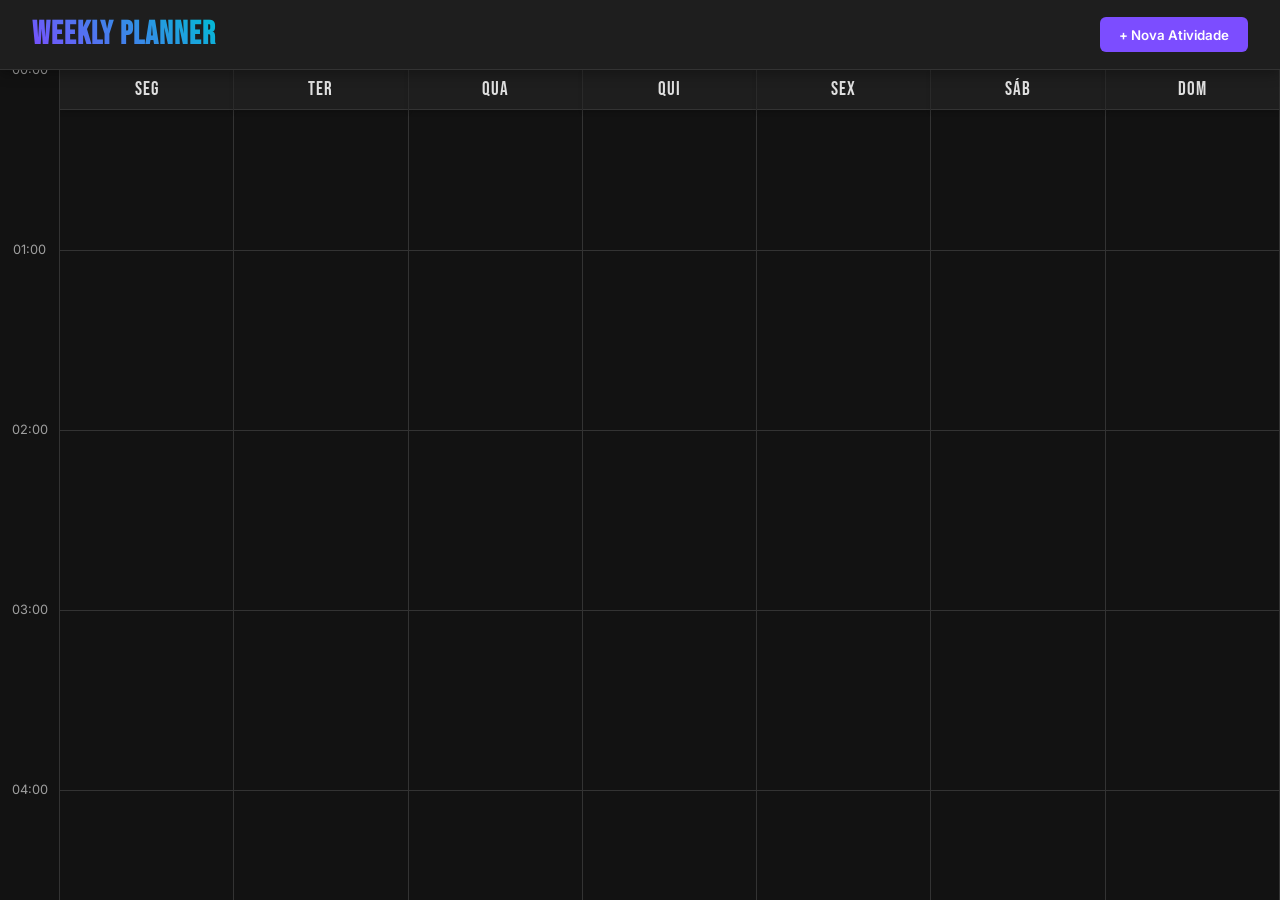
==== index.html @ efe67d73 "Alterando dados" ====
<!DOCTYPE html>
<html lang="pt-BR">
<head>
    <meta charset="UTF-8">
    <meta name="viewport" content="width=device-width, initial-scale=1.0">
    <title>Agenda Semanal Interativa</title>
    
    <link rel="preconnect" href="https://fonts.googleapis.com">
    <link rel="preconnect" href="https://fonts.gstatic.com" crossorigin>
    <link href="https://fonts.googleapis.com/css2?family=Bebas+Neue&family=Inter:wght@300;400;600&display=swap" rel="stylesheet">
    
    <link rel="stylesheet" href="style.css">
</head>
<body>

    <div class="app-container">
        <header class="app-header">
            <h1 class="app-title">WEEKLY PLANNER</h1>
            <button id="btn-add-event" class="btn-primary">+ Nova Atividade</button>
        </header>

        <main class="calendar-wrapper">
            <div class="time-column" id="time-labels">
                </div>

            <div class="week-grid" id="week-grid">
                <div class="day-column" data-day="0">
                    <div class="day-header">SEG</div>
                    <div class="day-content"></div>
                </div>
                <div class="day-column" data-day="1">
                    <div class="day-header">TER</div>
                    <div class="day-content"></div>
                </div>
                <div class="day-column" data-day="2">
                    <div class="day-header">QUA</div>
                    <div class="day-content"></div>
                </div>
                <div class="day-column" data-day="3">
                    <div class="day-header">QUI</div>
                    <div class="day-content"></div>
                </div>
                <div class="day-column" data-day="4">
                    <div class="day-header">SEX</div>
                    <div class="day-content"></div>
                </div>
                <div class="day-column" data-day="5">
                    <div class="day-header">SÁB</div>
                    <div class="day-content"></div>
                </div>
                <div class="day-column" data-day="6">
                    <div class="day-header">DOM</div>
                    <div class="day-content"></div>
                </div>
                
                </div>
        </main>
    </div>

    <div id="event-modal" class="modal hidden">
        <div class="modal-content">
            <div class="modal-header">
                <h2 id="modal-title">Nova Atividade</h2>
                <button id="btn-close-modal" class="close-btn">&times;</button>
            </div>
            
            <form id="event-form">
                <input type="hidden" id="event-id">
                
                <div class="form-group">
                    <label for="title">Título</label>
                    <input type="text" id="title" placeholder="Ex: Treino de Peito" required autocomplete="off">
                </div>

                <div class="form-row">
                    <div class="form-group">
                        <label for="day-select">Dia da Semana</label>
                        <select id="day-select" required>
                            <option value="0">Segunda-feira</option>
                            <option value="1">Terça-feira</option>
                            <option value="2">Quarta-feira</option>
                            <option value="3">Quinta-feira</option>
                            <option value="4">Sexta-feira</option>
                            <option value="5">Sábado</option>
                            <option value="6">Domingo</option>
                        </select>
                    </div>
                    <div class="form-group">
                        <label for="category">Categoria</label>
                        <select id="category">
                            <option value="work">Trabalho</option>
                            <option value="personal">Pessoal</option>
                            <option value="health">Saúde</option>
                            <option value="study">Estudo</option>
                        </select>
                    </div>
                </div>

                <div class="form-row">
                    <div class="form-group">
                        <label for="start-time">Início</label>
                        <input type="time" id="start-time" required>
                    </div>
                    <div class="form-group">
                        <label for="end-time">Fim</label>
                        <input type="time" id="end-time" required>
                    </div>
                </div>

                <div class="sub-tasks-section">
                    <label>Sub-atividades (Checklist)</label>
                    <div class="sub-task-input-wrapper">
                        <select id="sub-task-type">
                            <option value="Deslocamento">Deslocamento</option>
                            <option value="Lanche">Lanche</option>
                            <option value="Almoço">Almoço</option>
                            <option value="Saúde">Saúde</option>
                            <option value="Serviços">Serviço</option>
                            <option value="Outro">Outro</option>
                        </select>
                        <button type="button" id="btn-add-subtask" class="btn-secondary">Adicionar Item</button>
                    </div>
                    <ul id="sub-tasks-list" class="sub-tasks-list">
                        </ul>
                </div>

                <div class="modal-footer">
                    <button type="button" id="btn-delete-event" class="btn-danger hidden">Excluir</button>
                    <button type="submit" class="btn-primary">Salvar Atividade</button>
                </div>
            </form>
        </div>
    </div>

    <script src="script.js"></script>
</body>
</html>
---- style.css ----
:root {
    /* Paleta de Cores Dark Mode */
    --bg-app: #121212;
    --bg-surface: #1E1E1E;
    --bg-surface-hover: #2C2C2C;
    --text-primary: #E0E0E0;
    --text-secondary: #A0A0A0;
    --border-color: #333333;
    
    /* Cores de Destaque */
    --primary-color: #7C4DFF; /* Roxo vibrante */
    --primary-hover: #651FFF;
    --danger-color: #FF5252;
    
    /* Cores de Categoria (Pastel/Neon suave para dark mode) */
    --cat-work: #448AFF;      /* Azul */
    --cat-personal: #69F0AE;  /* Verde */
    --cat-health: #FF4081;    /* Rosa */
    --cat-study: #FFD740;     /* Amarelo */

    /* Dimensões Críticas */
    --hour-height: 180px; /* 60 min * 3px */
    --sidebar-width: 60px;
    --header-height: 70px;
}

/* Reset e Base */
* {
    margin: 0;
    padding: 0;
    box-sizing: border-box;
}

body {
    background-color: var(--bg-app);
    color: var(--text-primary);
    font-family: 'Inter', sans-serif;
    height: 100vh;
    overflow: hidden; /* App estilo desktop */
}

h1, h2, h3, .day-header {
    font-family: 'Bebas Neue', sans-serif;
    letter-spacing: 1px;
}

/* Container Principal */
.app-container {
    display: flex;
    flex-direction: column;
    height: 100%;
}

/* Header */
.app-header {
    height: var(--header-height);
    background-color: var(--bg-surface);
    border-bottom: 1px solid var(--border-color);
    display: flex;
    align-items: center;
    justify-content: space-between;
    padding: 0 2rem;
    box-shadow: 0 4px 12px rgba(0,0,0,0.3);
    z-index: 10;
}

.app-title {
    font-size: 2rem;
    background: linear-gradient(45deg, var(--primary-color), #00BCD4);
    -webkit-background-clip: text;
    -webkit-text-fill-color: transparent;
}

/* Botões */
button {
    cursor: pointer;
    border: none;
    font-family: 'Inter', sans-serif;
    font-weight: 600;
    border-radius: 6px;
    transition: all 0.2s ease;
}

.btn-primary {
    background-color: var(--primary-color);
    color: white;
    padding: 0.6rem 1.2rem;
}

.btn-primary:hover {
    background-color: var(--primary-hover);
    transform: translateY(-1px);
}

.btn-secondary {
    background-color: var(--bg-surface-hover);
    color: var(--text-primary);
    padding: 0.4rem 0.8rem;
    font-size: 0.9rem;
    border: 1px solid var(--border-color);
}

.btn-danger {
    background-color: transparent;
    border: 1px solid var(--danger-color);
    color: var(--danger-color);
    padding: 0.6rem 1.2rem;
}

.btn-danger:hover {
    background-color: var(--danger-color);
    color: white;
}

/* Área do Calendário */
.calendar-wrapper {
    flex: 1;
    display: flex;
    overflow-y: auto; /* Scroll vertical principal */
    position: relative;
    /* Scrollbar Customizada */
    scrollbar-width: thin;
    scrollbar-color: var(--bg-surface-hover) var(--bg-app);
}

.calendar-wrapper::-webkit-scrollbar {
    width: 8px;
}
.calendar-wrapper::-webkit-scrollbar-thumb {
    background-color: var(--bg-surface-hover);
    border-radius: 4px;
}

/* Coluna de Tempo (Labels) */
.time-column {
    width: var(--sidebar-width);
    flex-shrink: 0;
    background-color: var(--bg-app);
    border-right: 1px solid var(--border-color);
    position: sticky;
    left: 0;
    z-index: 5;
    /* Alinhamento dos labels com as linhas */
    padding-top: 0; 
}

.time-label {
    height: var(--hour-height);
    display: flex;
    align-items: start; /* O número fica no topo da linha */
    justify-content: center;
    font-size: 0.8rem;
    color: var(--text-secondary);
    transform: translateY(-8px); /* Ajuste fino visual para centralizar na linha */
}

/* Grid da Semana */
.week-grid {
    flex: 1;
    display: grid;
    grid-template-columns: repeat(7, 1fr); /* 7 colunas iguais */
    min-width: 800px; /* Garante que não esmague no mobile */
}

.day-column {
    border-right: 1px solid var(--border-color);
    position: relative;
    /* Fundo com linhas de hora em hora */
    background-image: linear-gradient(to bottom, var(--border-color) 1px, transparent 1px);
    background-size: 100% var(--hour-height);
    /* Altura total = 24 horas * 180px */
    height: calc(24 * var(--hour-height)); 
}

.day-header {
    position: sticky;
    top: 0;
    height: 40px;
    background-color: var(--bg-surface);
    display: flex;
    align-items: center;
    justify-content: center;
    font-size: 1.2rem;
    border-bottom: 1px solid var(--border-color);
    z-index: 4;
    box-shadow: 0 2px 5px rgba(0,0,0,0.2);
}

.day-content {
    position: relative;
    width: 100%;
    height: 100%;
}

/* Blocos de Evento */
.event-block {
    position: absolute;
    left: 4px;
    right: 4px; /* Margem lateral */
    border-radius: 4px;
    padding: 6px;
    font-size: 0.85rem;
    overflow: hidden;
    cursor: pointer;
    box-shadow: 0 2px 4px rgba(0,0,0,0.3);
    border-left: 4px solid rgba(255,255,255,0.3);
    transition: transform 0.1s;
    /* Flex para organizar conteúdo interno */
    display: flex;
    flex-direction: column;
}

.event-block:hover {
    z-index: 10;
    transform: scale(1.02);
    box-shadow: 0 6px 12px rgba(0,0,0,0.5);
}

.event-title {
    font-weight: 600;
    color: #fff;
    margin-bottom: 2px;
}

.event-time {
    font-size: 0.75rem;
    opacity: 0.8;
}

/* Variantes de Categoria */
.event-block[data-category="work"] { background-color: rgba(68, 138, 255, 0.25); border-left-color: var(--cat-work); }
.event-block[data-category="personal"] { background-color: rgba(105, 240, 174, 0.25); border-left-color: var(--cat-personal); }
.event-block[data-category="health"] { background-color: rgba(255, 64, 129, 0.25); border-left-color: var(--cat-health); }
.event-block[data-category="study"] { background-color: rgba(255, 215, 64, 0.25); border-left-color: var(--cat-study); }

/* Modal Styles */
.modal {
    position: fixed;
    top: 0;
    left: 0;
    width: 100%;
    height: 100%;
    background-color: rgba(0,0,0,0.7);
    backdrop-filter: blur(4px);
    display: flex;
    justify-content: center;
    align-items: center;
    z-index: 100;
    opacity: 1;
    transition: opacity 0.3s;
}

.modal.hidden {
    display: none;
    opacity: 0;
}

.modal-content {
    background-color: var(--bg-surface);
    padding: 2rem;
    border-radius: 12px;
    width: 90%;
    max-width: 500px;
    box-shadow: 0 10px 30px rgba(0,0,0,0.5);
    border: 1px solid var(--border-color);
}

.modal-header {
    display: flex;
    justify-content: space-between;
    align-items: center;
    margin-bottom: 1.5rem;
}

.close-btn {
    font-size: 1.5rem;
    background: none;
    color: var(--text-secondary);
    padding: 0;
}

/* Formulário do Modal */
.form-group {
    margin-bottom: 1rem;
    display: flex;
    flex-direction: column;
}

.form-row {
    display: flex;
    gap: 1rem;
}

.form-row .form-group {
    flex: 1;
}

label {
    font-size: 0.85rem;
    color: var(--text-secondary);
    margin-bottom: 0.4rem;
}

input, select {
    background-color: var(--bg-app);
    border: 1px solid var(--border-color);
    color: var(--text-primary);
    padding: 0.6rem;
    border-radius: 4px;
    font-family: 'Inter', sans-serif;
    outline: none;
}

input:focus, select:focus {
    border-color: var(--primary-color);
}

/* Sub-tasks no Modal */
.sub-tasks-section {
    margin-top: 1.5rem;
    padding-top: 1rem;
    border-top: 1px solid var(--border-color);
}

.sub-task-input-wrapper {
    display: flex;
    gap: 0.5rem;
    margin-bottom: 1rem;
}

.sub-tasks-list {
    list-style: none;
    max-height: 150px;
    overflow-y: auto;
}

.sub-task-item {
    display: flex;
    align-items: center;
    padding: 0.5rem;
    background-color: var(--bg-app);
    margin-bottom: 0.5rem;
    border-radius: 4px;
    justify-content: space-between;
}

.sub-task-item.completed span {
    text-decoration: line-through;
    opacity: 0.5;
}

.modal-footer {
    margin-top: 2rem;
    display: flex;
    justify-content: flex-end;
    gap: 1rem;
}

/* Responsividade Mobile */
@media (max-width: 768px) {
    .header h1 {
        font-size: 1.5rem;
    }
    .modal-content {
        padding: 1rem;
    }
    /* Permite scroll horizontal na grade semanal em telas pequenas */
    .calendar-wrapper {
        overflow-x: auto;
    }
}
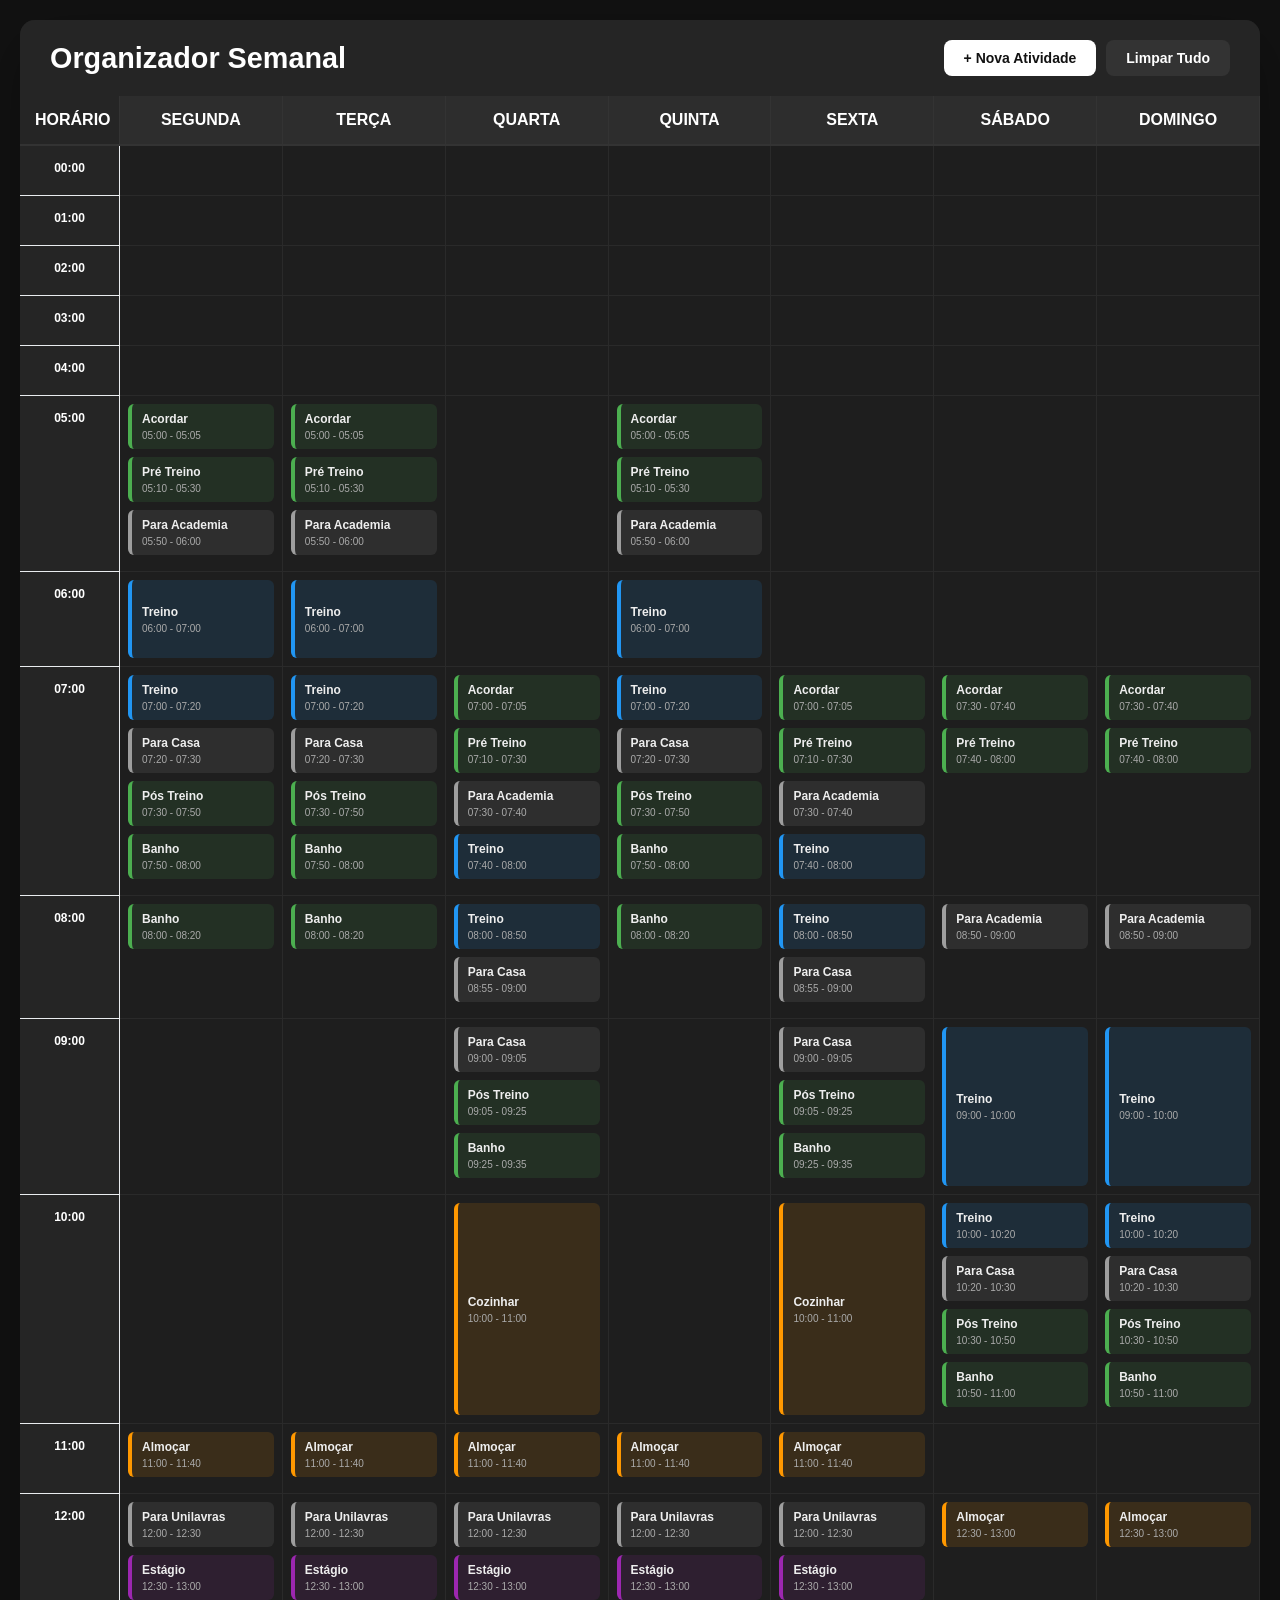
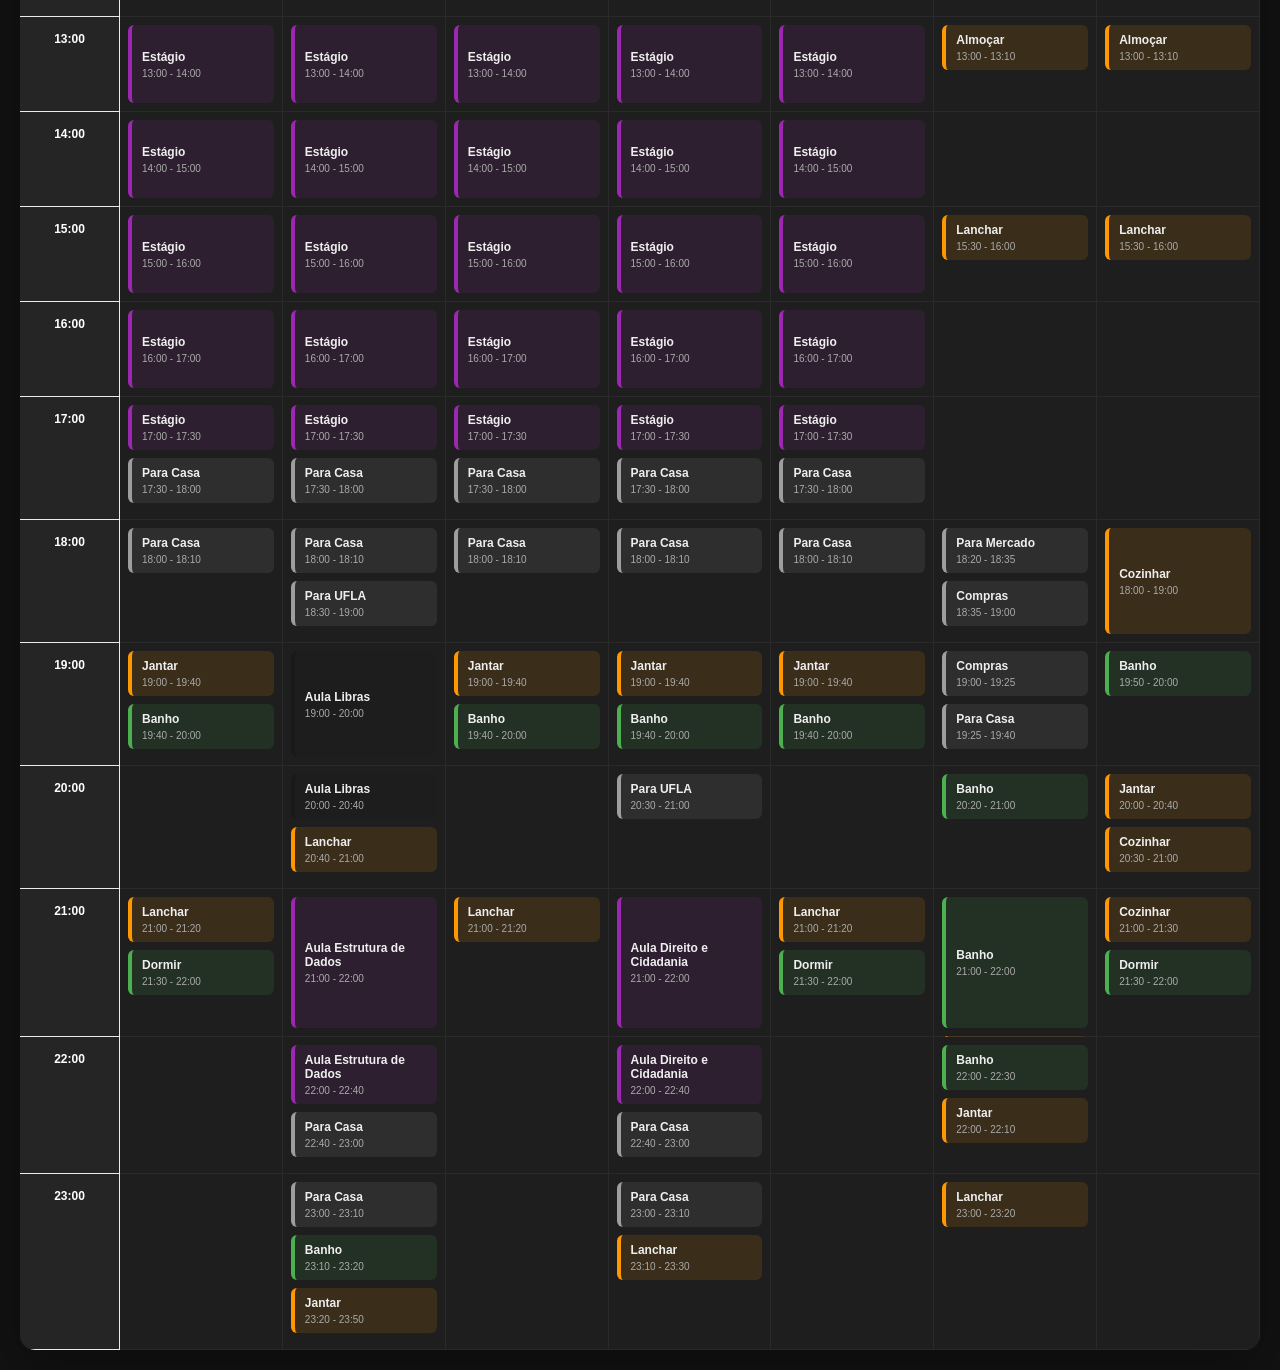
==== commit d4052db3: "Atualizando a página" ====
--- a/index.html
+++ b/index.html
@@ -1,137 +1,85 @@
 <!DOCTYPE html>
-<html lang="pt-BR">
+<html lang="pt-br">
 <head>
     <meta charset="UTF-8">
     <meta name="viewport" content="width=device-width, initial-scale=1.0">
-    <title>Agenda Semanal Interativa</title>
-    
-    <link rel="preconnect" href="https://fonts.googleapis.com">
-    <link rel="preconnect" href="https://fonts.gstatic.com" crossorigin>
-    <link href="https://fonts.googleapis.com/css2?family=Bebas+Neue&family=Inter:wght@300;400;600&display=swap" rel="stylesheet">
-    
+    <title>Organizador Semanal</title>
     <link rel="stylesheet" href="style.css">
 </head>
 <body>
-
-    <div class="app-container">
-        <header class="app-header">
-            <h1 class="app-title">WEEKLY PLANNER</h1>
-            <button id="btn-add-event" class="btn-primary">+ Nova Atividade</button>
+    <div class="container">
+        <header>
+            <h1>Organizador Semanal</h1>
+            <div class="controls">
+                <button id="btnAdicionar" class="btn-primary">+ Nova Atividade</button>
+                <button id="btnLimpar" class="btn-secondary">Limpar Tudo</button>
+            </div>
         </header>
 
-        <main class="calendar-wrapper">
-            <div class="time-column" id="time-labels">
+        <div class="semana-grid">
+            <div class="horario-header">Horário</div>
+            <div class="dia-header">Segunda</div>
+            <div class="dia-header">Terça</div>
+            <div class="dia-header">Quarta</div>
+            <div class="dia-header">Quinta</div>
+            <div class="dia-header">Sexta</div>
+            <div class="dia-header">Sábado</div>
+            <div class="dia-header">Domingo</div>
+        </div>
+
+        <div id="gradeHorarios" class="grade-horarios"></div>
+    </div>
+
+
+    
+    <!-- Modal para adicionar/editar atividade -->
+    <div id="modal" class="modal">
+        <div class="modal-content">
+            <span class="fechar">&times;</span>
+            <h2>Adicionar Atividade</h2>
+            <form id="formAtividade">
+                <div class="form-group">
+                    <label for="nomeAtividade">Nome da Atividade:</label>
+                    <input type="text" id="nomeAtividade" required maxlength="50">
+                </div>
+                
+                <div class="form-group">
+                    <label for="diaSemana">Dia da Semana:</label>
+                    <select id="diaSemana" required>
+                        <option value="segunda">Segunda-feira</option>
+                        <option value="terca">Terça-feira</option>
+                        <option value="quarta">Quarta-feira</option>
+                        <option value="quinta">Quinta-feira</option>
+                        <option value="sexta">Sexta-feira</option>
+                        <option value="sabado">Sábado</option>
+                        <option value="domingo">Domingo</option>
+                    </select>
                 </div>
 
-            <div class="week-grid" id="week-grid">
-                <div class="day-column" data-day="0">
-                    <div class="day-header">SEG</div>
-                    <div class="day-content"></div>
-                </div>
-                <div class="day-column" data-day="1">
-                    <div class="day-header">TER</div>
-                    <div class="day-content"></div>
-                </div>
-                <div class="day-column" data-day="2">
-                    <div class="day-header">QUA</div>
-                    <div class="day-content"></div>
-                </div>
-                <div class="day-column" data-day="3">
-                    <div class="day-header">QUI</div>
-                    <div class="day-content"></div>
-                </div>
-                <div class="day-column" data-day="4">
-                    <div class="day-header">SEX</div>
-                    <div class="day-content"></div>
-                </div>
-                <div class="day-column" data-day="5">
-                    <div class="day-header">SÁB</div>
-                    <div class="day-content"></div>
-                </div>
-                <div class="day-column" data-day="6">
-                    <div class="day-header">DOM</div>
-                    <div class="day-content"></div>
-                </div>
-                
-                </div>
-        </main>
-    </div>
-
-    <div id="event-modal" class="modal hidden">
-        <div class="modal-content">
-            <div class="modal-header">
-                <h2 id="modal-title">Nova Atividade</h2>
-                <button id="btn-close-modal" class="close-btn">&times;</button>
-            </div>
-            
-            <form id="event-form">
-                <input type="hidden" id="event-id">
-                
                 <div class="form-group">
-                    <label for="title">Título</label>
-                    <input type="text" id="title" placeholder="Ex: Treino de Peito" required autocomplete="off">
+                    <label for="horaInicio">Hora de Início:</label>
+                    <input type="time" id="horaInicio" required>
                 </div>
 
-                <div class="form-row">
-                    <div class="form-group">
-                        <label for="day-select">Dia da Semana</label>
-                        <select id="day-select" required>
-                            <option value="0">Segunda-feira</option>
-                            <option value="1">Terça-feira</option>
-                            <option value="2">Quarta-feira</option>
-                            <option value="3">Quinta-feira</option>
-                            <option value="4">Sexta-feira</option>
-                            <option value="5">Sábado</option>
-                            <option value="6">Domingo</option>
-                        </select>
-                    </div>
-                    <div class="form-group">
-                        <label for="category">Categoria</label>
-                        <select id="category">
-                            <option value="work">Trabalho</option>
-                            <option value="personal">Pessoal</option>
-                            <option value="health">Saúde</option>
-                            <option value="study">Estudo</option>
-                        </select>
-                    </div>
+                <div class="form-group">
+                    <label for="horaFim">Hora de Término:</label>
+                    <input type="time" id="horaFim" required>
                 </div>
 
-                <div class="form-row">
-                    <div class="form-group">
-                        <label for="start-time">Início</label>
-                        <input type="time" id="start-time" required>
-                    </div>
-                    <div class="form-group">
-                        <label for="end-time">Fim</label>
-                        <input type="time" id="end-time" required>
-                    </div>
+                <div class="form-group">
+                    <label for="corAtividade">Cor da Atividade:</label>
+                    <input type="color" id="corAtividade" value="#4CAF50">
                 </div>
 
-                <div class="sub-tasks-section">
-                    <label>Sub-atividades (Checklist)</label>
-                    <div class="sub-task-input-wrapper">
-                        <select id="sub-task-type">
-                            <option value="Deslocamento">Deslocamento</option>
-                            <option value="Lanche">Lanche</option>
-                            <option value="Almoço">Almoço</option>
-                            <option value="Saúde">Saúde</option>
-                            <option value="Serviços">Serviço</option>
-                            <option value="Outro">Outro</option>
-                        </select>
-                        <button type="button" id="btn-add-subtask" class="btn-secondary">Adicionar Item</button>
-                    </div>
-                    <ul id="sub-tasks-list" class="sub-tasks-list">
-                        </ul>
-                </div>
-
-                <div class="modal-footer">
-                    <button type="button" id="btn-delete-event" class="btn-danger hidden">Excluir</button>
-                    <button type="submit" class="btn-primary">Salvar Atividade</button>
+                <div class="form-actions">
+                    <button type="submit" class="btn-primary">Salvar</button>
+                    <button type="button" id="btnCancelar" class="btn-secondary">Cancelar</button>
                 </div>
             </form>
         </div>
     </div>
 
+    <script src="tasks.js"></script>
     <script src="script.js"></script>
 </body>
 </html>
--- a/style.css
+++ b/style.css
@@ -1,30 +1,3 @@
-:root {
-    /* Paleta de Cores Dark Mode */
-    --bg-app: #121212;
-    --bg-surface: #1E1E1E;
-    --bg-surface-hover: #2C2C2C;
-    --text-primary: #E0E0E0;
-    --text-secondary: #A0A0A0;
-    --border-color: #333333;
-    
-    /* Cores de Destaque */
-    --primary-color: #7C4DFF; /* Roxo vibrante */
-    --primary-hover: #651FFF;
-    --danger-color: #FF5252;
-    
-    /* Cores de Categoria (Pastel/Neon suave para dark mode) */
-    --cat-work: #448AFF;      /* Azul */
-    --cat-personal: #69F0AE;  /* Verde */
-    --cat-health: #FF4081;    /* Rosa */
-    --cat-study: #FFD740;     /* Amarelo */
-
-    /* Dimensões Críticas */
-    --hour-height: 180px; /* 60 min * 3px */
-    --sidebar-width: 60px;
-    --header-height: 70px;
-}
-
-/* Reset e Base */
 * {
     margin: 0;
     padding: 0;
@@ -32,340 +5,319 @@
 }
 
 body {
-    background-color: var(--bg-app);
-    color: var(--text-primary);
-    font-family: 'Inter', sans-serif;
-    height: 100vh;
-    overflow: hidden; /* App estilo desktop */
-}
-
-h1, h2, h3, .day-header {
-    font-family: 'Bebas Neue', sans-serif;
-    letter-spacing: 1px;
-}
-
-/* Container Principal */
-.app-container {
-    display: flex;
-    flex-direction: column;
-    height: 100%;
-}
-
-/* Header */
-.app-header {
-    height: var(--header-height);
-    background-color: var(--bg-surface);
-    border-bottom: 1px solid var(--border-color);
-    display: flex;
-    align-items: center;
-    justify-content: space-between;
-    padding: 0 2rem;
-    box-shadow: 0 4px 12px rgba(0,0,0,0.3);
-    z-index: 10;
-}
-
-.app-title {
-    font-size: 2rem;
-    background: linear-gradient(45deg, var(--primary-color), #00BCD4);
-    -webkit-background-clip: text;
-    -webkit-text-fill-color: transparent;
-}
-
-/* Botões */
-button {
-    cursor: pointer;
-    border: none;
-    font-family: 'Inter', sans-serif;
-    font-weight: 600;
-    border-radius: 6px;
-    transition: all 0.2s ease;
-}
-
-.btn-primary {
-    background-color: var(--primary-color);
-    color: white;
-    padding: 0.6rem 1.2rem;
-}
-
-.btn-primary:hover {
-    background-color: var(--primary-hover);
-    transform: translateY(-1px);
-}
-
-.btn-secondary {
-    background-color: var(--bg-surface-hover);
-    color: var(--text-primary);
-    padding: 0.4rem 0.8rem;
-    font-size: 0.9rem;
-    border: 1px solid var(--border-color);
-}
-
-.btn-danger {
-    background-color: transparent;
-    border: 1px solid var(--danger-color);
-    color: var(--danger-color);
-    padding: 0.6rem 1.2rem;
-}
-
-.btn-danger:hover {
-    background-color: var(--danger-color);
-    color: white;
-}
-
-/* Área do Calendário */
-.calendar-wrapper {
-    flex: 1;
-    display: flex;
-    overflow-y: auto; /* Scroll vertical principal */
-    position: relative;
-    /* Scrollbar Customizada */
-    scrollbar-width: thin;
-    scrollbar-color: var(--bg-surface-hover) var(--bg-app);
-}
-
-.calendar-wrapper::-webkit-scrollbar {
-    width: 8px;
-}
-.calendar-wrapper::-webkit-scrollbar-thumb {
-    background-color: var(--bg-surface-hover);
-    border-radius: 4px;
-}
-
-/* Coluna de Tempo (Labels) */
-.time-column {
-    width: var(--sidebar-width);
-    flex-shrink: 0;
-    background-color: var(--bg-app);
-    border-right: 1px solid var(--border-color);
-    position: sticky;
-    left: 0;
-    z-index: 5;
-    /* Alinhamento dos labels com as linhas */
-    padding-top: 0; 
-}
-
-.time-label {
-    height: var(--hour-height);
-    display: flex;
-    align-items: start; /* O número fica no topo da linha */
-    justify-content: center;
-    font-size: 0.8rem;
-    color: var(--text-secondary);
-    transform: translateY(-8px); /* Ajuste fino visual para centralizar na linha */
-}
-
-/* Grid da Semana */
-.week-grid {
-    flex: 1;
-    display: grid;
-    grid-template-columns: repeat(7, 1fr); /* 7 colunas iguais */
-    min-width: 800px; /* Garante que não esmague no mobile */
-}
-
-.day-column {
-    border-right: 1px solid var(--border-color);
-    position: relative;
-    /* Fundo com linhas de hora em hora */
-    background-image: linear-gradient(to bottom, var(--border-color) 1px, transparent 1px);
-    background-size: 100% var(--hour-height);
-    /* Altura total = 24 horas * 180px */
-    height: calc(24 * var(--hour-height)); 
-}
-
-.day-header {
-    position: sticky;
-    top: 0;
-    height: 40px;
-    background-color: var(--bg-surface);
-    display: flex;
-    align-items: center;
-    justify-content: center;
-    font-size: 1.2rem;
-    border-bottom: 1px solid var(--border-color);
-    z-index: 4;
-    box-shadow: 0 2px 5px rgba(0,0,0,0.2);
-}
-
-.day-content {
-    position: relative;
-    width: 100%;
-    height: 100%;
-}
-
-/* Blocos de Evento */
-.event-block {
-    position: absolute;
-    left: 4px;
-    right: 4px; /* Margem lateral */
-    border-radius: 4px;
-    padding: 6px;
-    font-size: 0.85rem;
+    font-family: 'Segoe UI', Tahoma, Geneva, Verdana, sans-serif;
+    background: #121212;
+    min-height: 100vh;
+    padding: 20px;
+}
+
+.container {
+    max-width: 1400px;
+    margin: 0 auto;
+    background: #1e1e1e; /* Cinza escuro elevado */
+    border-radius: 15px;
+    box-shadow: 0 20px 60px rgba(0,0,0,0.3);
     overflow: hidden;
-    cursor: pointer;
-    box-shadow: 0 2px 4px rgba(0,0,0,0.3);
-    border-left: 4px solid rgba(255,255,255,0.3);
-    transition: transform 0.1s;
-    /* Flex para organizar conteúdo interno */
-    display: flex;
-    flex-direction: column;
-}
-
-.event-block:hover {
-    z-index: 10;
-    transform: scale(1.02);
-    box-shadow: 0 6px 12px rgba(0,0,0,0.5);
-}
-
-.event-title {
-    font-weight: 600;
-    color: #fff;
-    margin-bottom: 2px;
-}
-
-.event-time {
-    font-size: 0.75rem;
-    opacity: 0.8;
-}
-
-/* Variantes de Categoria */
-.event-block[data-category="work"] { background-color: rgba(68, 138, 255, 0.25); border-left-color: var(--cat-work); }
-.event-block[data-category="personal"] { background-color: rgba(105, 240, 174, 0.25); border-left-color: var(--cat-personal); }
-.event-block[data-category="health"] { background-color: rgba(255, 64, 129, 0.25); border-left-color: var(--cat-health); }
-.event-block[data-category="study"] { background-color: rgba(255, 215, 64, 0.25); border-left-color: var(--cat-study); }
-
-/* Modal Styles */
-.modal {
-    position: fixed;
-    top: 0;
-    left: 0;
-    width: 100%;
-    height: 100%;
-    background-color: rgba(0,0,0,0.7);
-    backdrop-filter: blur(4px);
-    display: flex;
-    justify-content: center;
-    align-items: center;
-    z-index: 100;
-    opacity: 1;
-    transition: opacity 0.3s;
-}
-
-.modal.hidden {
-    display: none;
-    opacity: 0;
-}
-
-.modal-content {
-    background-color: var(--bg-surface);
-    padding: 2rem;
-    border-radius: 12px;
-    width: 90%;
-    max-width: 500px;
-    box-shadow: 0 10px 30px rgba(0,0,0,0.5);
-    border: 1px solid var(--border-color);
-}
-
-.modal-header {
+}
+
+header {
+    background: #252525;
+    color: white;
+    padding: 20px 30px;
     display: flex;
     justify-content: space-between;
     align-items: center;
-    margin-bottom: 1.5rem;
-}
-
-.close-btn {
-    font-size: 1.5rem;
-    background: none;
-    color: var(--text-secondary);
+    flex-wrap: wrap;
+    gap: 15px;
+}
+
+header h1 {
+    font-size: 1.8rem;
+    font-weight: 600;
+}
+
+.controls {
+    display: flex;
+    gap: 10px;
+}
+
+button {
+    padding: 10px 20px;
+    border: none;
+    border-radius: 8px;
+    cursor: pointer;
+    font-size: 14px;
+    font-weight: 600;
+    transition: transform 0.2s, box-shadow 0.2s;
+}
+
+button:hover {
+    transform: translateY(-2px);
+    box-shadow: 0 5px 15px rgba(0,0,0,0.2);
+}
+
+.btn-primary {
+    background: #ffffff; /* Branco para destaque máximo no monocromático */
+    color: #121212;
+}
+
+.btn-secondary {
+    background: #333333;
+    color: #ffffff;
+}
+
+.btn-danger {
+    background: #444; /* Mantendo monocromático, apenas mais escuro */
+    color: #ff5555; /* Um toque sutil de cor para erro, ou use #888 para 100% mono */
+    padding: 4px 8px;
+    font-size: 12px;
+    border: 1px solid #555;
+}
+
+.btn-editar {
+    background: #444;
+    color: #ffffff;
+    padding: 4px 8px;
+    font-size: 12px;
+    margin-right: 5px;
+    border: 1px solid #555;
+}
+
+.semana-grid {
+    display: grid;
+    grid-template-columns: 100px repeat(7, 1fr);
+    background: #252525;
+    border-bottom: 2px solid #333;
+    font-weight: bold;
+}
+
+.horario-header, .dia-header {
+    padding: 15px;
+    text-align: center;
+    border-right: 1px solid #333;
+    color: white;
+    text-transform: uppercase;
+
+}
+
+.dia-header {
+    background: #2d2d2d;
+    color: white;
+}
+
+.grade-horarios {
+    display: grid;
+    grid-template-columns: 100px repeat(7, 1fr);
+    background: #1e1e1e;
+}
+
+.horario-linha {
+    display: contents;
+}
+
+.horario-label {
+    padding: 15px;
+    text-align: center;
+    border-bottom: 1px solid #e9ecef;
+    border-right: 1px solid #e9ecef;
+    background: #252525;
+    font-size: 12px;
+    font-weight: bold;
+    color: #ffffff;
+}
+
+.celula {
+    min-height: 50px;
+    padding: 8px;
+    border-bottom: 1px solid #2a2a2a;
+    border-right: 1px solid #2a2a2a;
+    position: relative;
+    background: #1e1e1e;
+}
+
+.atividade {
+    background: #333333;
+    border-left: 4px solid #ffffff;
+    border-radius: 6px;
+    padding: 8px 10px;
+    margin-bottom: 8px;
+    font-size: 12px;
+    cursor: pointer;
+    transition: transform 0.2s, box-shadow 0.2s;
+    position: relative;
+    word-wrap: break-word;
+    color: #eee;
+
+}
+
+.atividade:hover {
+    background: #444;
+    transform: translateX(2px);
+    box-shadow: 0 2px 8px rgba(0,0,0,0.1);
+}
+
+.atividade-nome {
+    font-weight: bold;
+    margin-bottom: 4px;
+    font-size: 12px;
+}
+
+.atividade-horario {
+    font-size: 10px;
+    color: #aaa;
+}
+
+.atividade-acoes {
+    position: absolute;
+    top: 4px;
+    right: 4px;
+    display: none;
+    gap: 4px;
+}
+
+.atividade:hover .atividade-acoes {
+    display: flex;
+}
+
+/* Modal */
+.modal {
+    display: none;
+    position: fixed;
+    z-index: 1000;
+    left: 0;
+    top: 0;
+    width: 100%;
+    height: 100%;
+    background-color: rgba(0,0,0,0.8);
+    animation: fadeIn 0.3s;
+}
+
+.modal-content {
+    background-color: #1e1e1e;
+    margin: 5% auto;
     padding: 0;
-}
-
-/* Formulário do Modal */
+    border-radius: 15px;
+    width: 90%;
+    max-width: 500px;
+    box-shadow: 0 10px 40px rgba(0,0,0,0.2);
+    animation: slideDown 0.3s;
+    color: #ffffff;
+}
+
+.modal-content h2 {
+    background: #252525;
+    color: white;
+    padding: 20px;
+    border-radius: 15px 15px 0 0;
+    margin: 0;
+}
+
+.fechar {
+    float: right;
+    font-size: 28px;
+    font-weight: bold;
+    cursor: pointer;
+    color: white;
+    position: relative;
+    z-index: 1;
+    margin-right: 20px;
+    margin-top: 15px;
+}
+
+.fechar:hover {
+    color: #888;
+}
+
 .form-group {
-    margin-bottom: 1rem;
+    padding: 15px 20px;
+    border-bottom: 1px solid #333;
+}
+
+.form-group label {
+    display: block;
+    margin-bottom: 8px;
+    font-weight: 600;
+    color: #bbb;
+}
+
+.form-group input, .form-group select {
+    width: 100%;
+    padding: 10px;
+    border: 2px solid #e9ecef;
+    border-radius: 8px;
+    font-size: 14px;
+    transition: border-color 0.3s;
+    
+}
+
+.form-group input:focus, .form-group select:focus {
+    outline: none;
+    border-color: #1a1a1a;
+}
+
+.form-actions {
+    padding: 20px;
     display: flex;
-    flex-direction: column;
-}
-
-.form-row {
-    display: flex;
-    gap: 1rem;
-}
-
-.form-row .form-group {
-    flex: 1;
-}
-
-label {
-    font-size: 0.85rem;
-    color: var(--text-secondary);
-    margin-bottom: 0.4rem;
-}
-
-input, select {
-    background-color: var(--bg-app);
-    border: 1px solid var(--border-color);
-    color: var(--text-primary);
-    padding: 0.6rem;
+    gap: 10px;
+    justify-content: flex-end;
+}
+
+/* Animações */
+@keyframes fadeIn {
+    from { opacity: 0; }
+    to { opacity: 1; }
+}
+
+@keyframes slideDown {
+    from {
+        transform: translateY(-50px);
+        opacity: 0;
+    }
+    to {
+        transform: translateY(0);
+        opacity: 1;
+    }
+}
+
+/* Scrollbar personalizada */
+::-webkit-scrollbar {
+    width: 8px;
+    height: 8px;
+}
+
+::-webkit-scrollbar-track {
+    background: #121212;
+}
+
+::-webkit-scrollbar-thumb {
+    background: #333;
     border-radius: 4px;
-    font-family: 'Inter', sans-serif;
-    outline: none;
-}
-
-input:focus, select:focus {
-    border-color: var(--primary-color);
-}
-
-/* Sub-tasks no Modal */
-.sub-tasks-section {
-    margin-top: 1.5rem;
-    padding-top: 1rem;
-    border-top: 1px solid var(--border-color);
-}
-
-.sub-task-input-wrapper {
-    display: flex;
-    gap: 0.5rem;
-    margin-bottom: 1rem;
-}
-
-.sub-tasks-list {
-    list-style: none;
-    max-height: 150px;
-    overflow-y: auto;
-}
-
-.sub-task-item {
-    display: flex;
-    align-items: center;
-    padding: 0.5rem;
-    background-color: var(--bg-app);
-    margin-bottom: 0.5rem;
-    border-radius: 4px;
-    justify-content: space-between;
-}
-
-.sub-task-item.completed span {
-    text-decoration: line-through;
-    opacity: 0.5;
-}
-
-.modal-footer {
-    margin-top: 2rem;
-    display: flex;
-    justify-content: flex-end;
-    gap: 1rem;
-}
-
-/* Responsividade Mobile */
+}
+
+::-webkit-scrollbar-thumb:hover {
+    background: #444;
+}
+
+/* Responsividade */
 @media (max-width: 768px) {
-    .header h1 {
-        font-size: 1.5rem;
-    }
-    .modal-content {
-        padding: 1rem;
-    }
-    /* Permite scroll horizontal na grade semanal em telas pequenas */
-    .calendar-wrapper {
-        overflow-x: auto;
+    .semana-grid, .grade-horarios {
+        font-size: 12px;
+    }
+    
+    .horario-label, .celula {
+        min-height: 60px;
+    }
+    
+    .atividade {
+        font-size: 10px;
+    }
+    
+    header h1 {
+        font-size: 1.2rem;
+    }
+    
+    button {
+        padding: 6px 12px;
+        font-size: 12px;
     }
 }
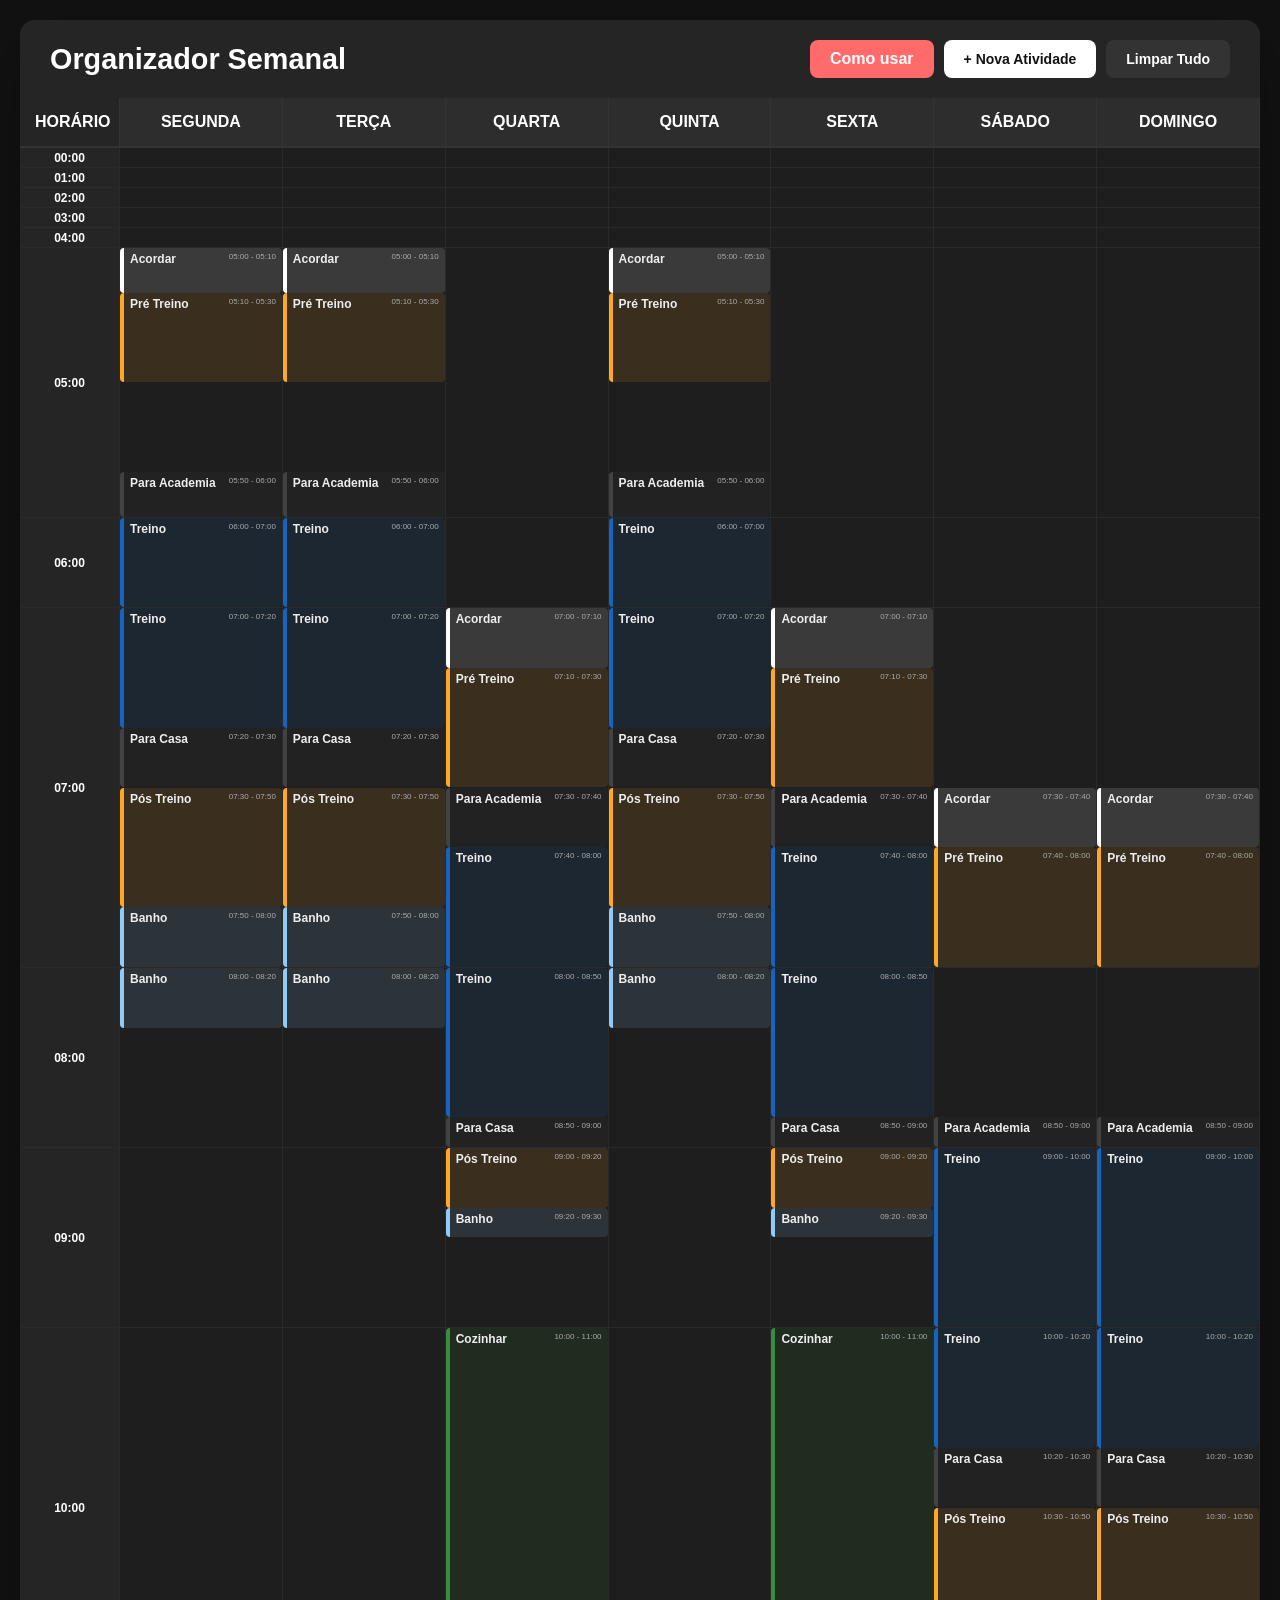
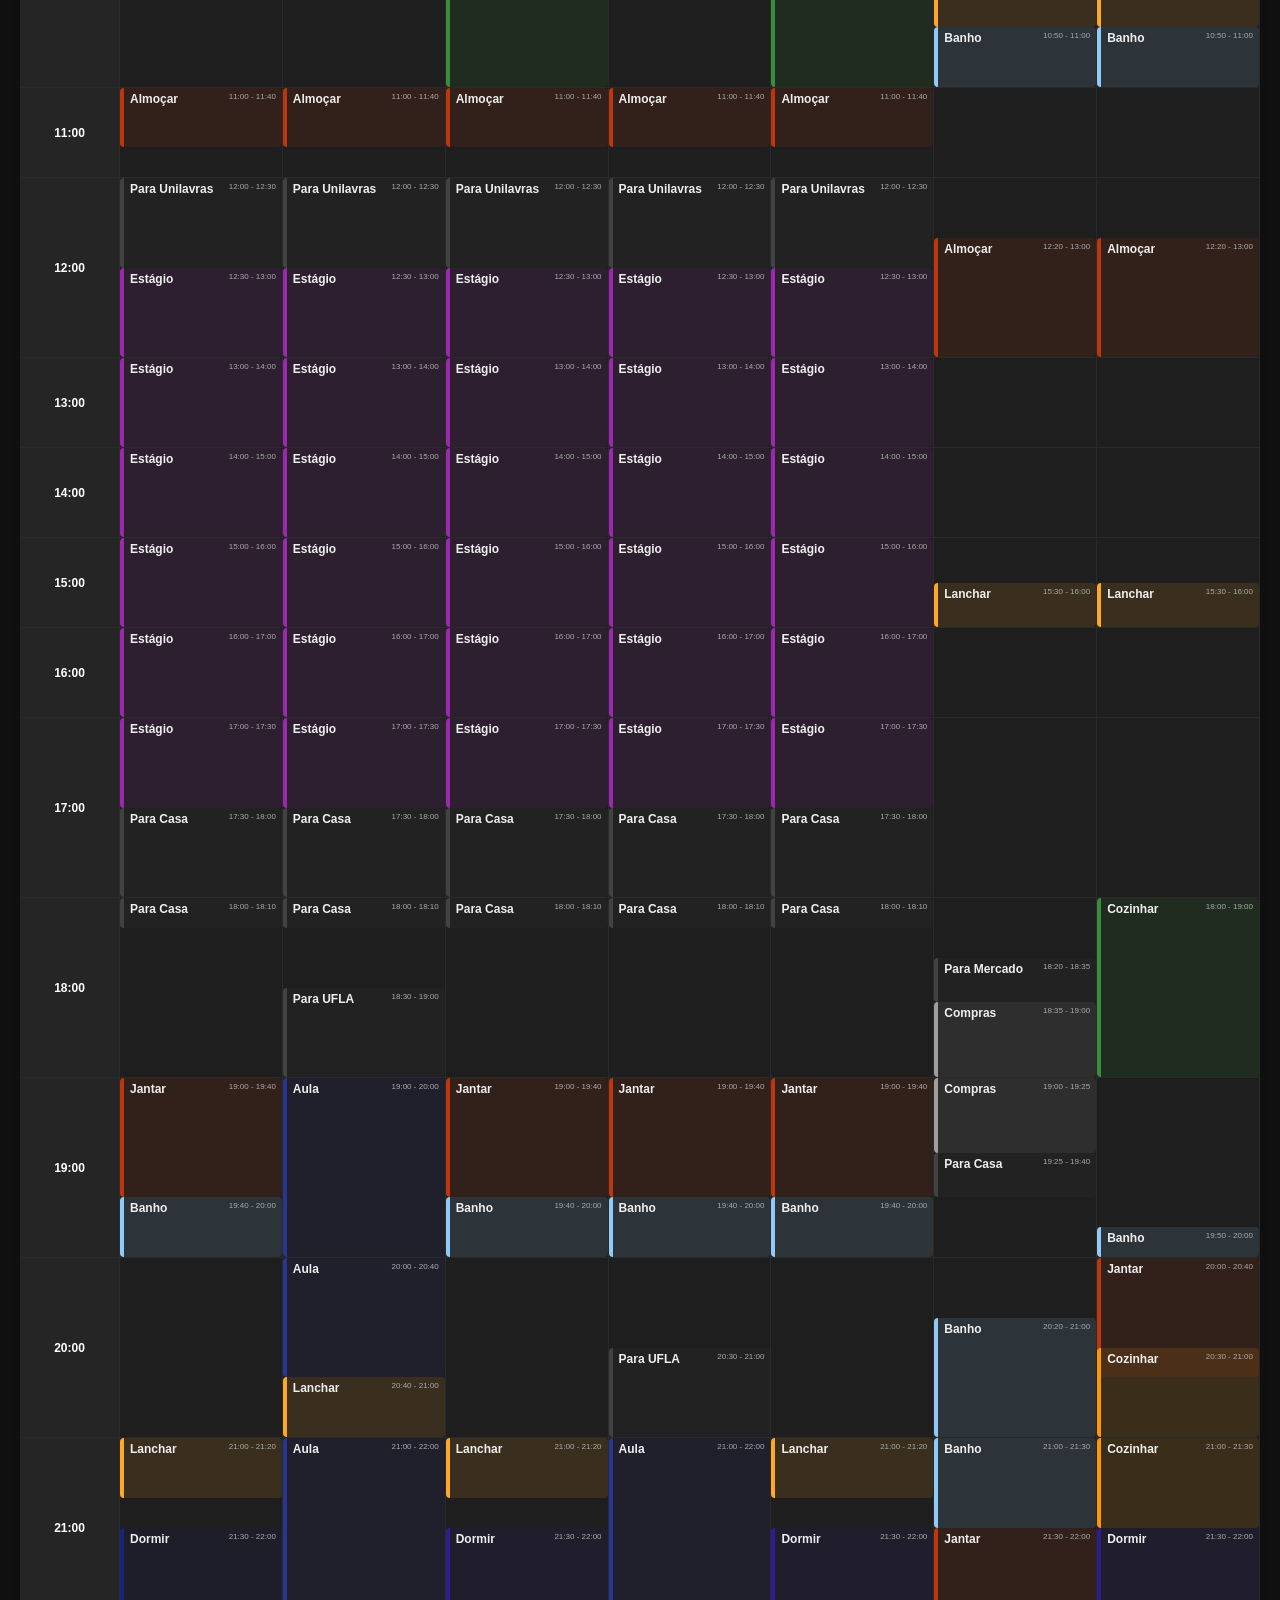
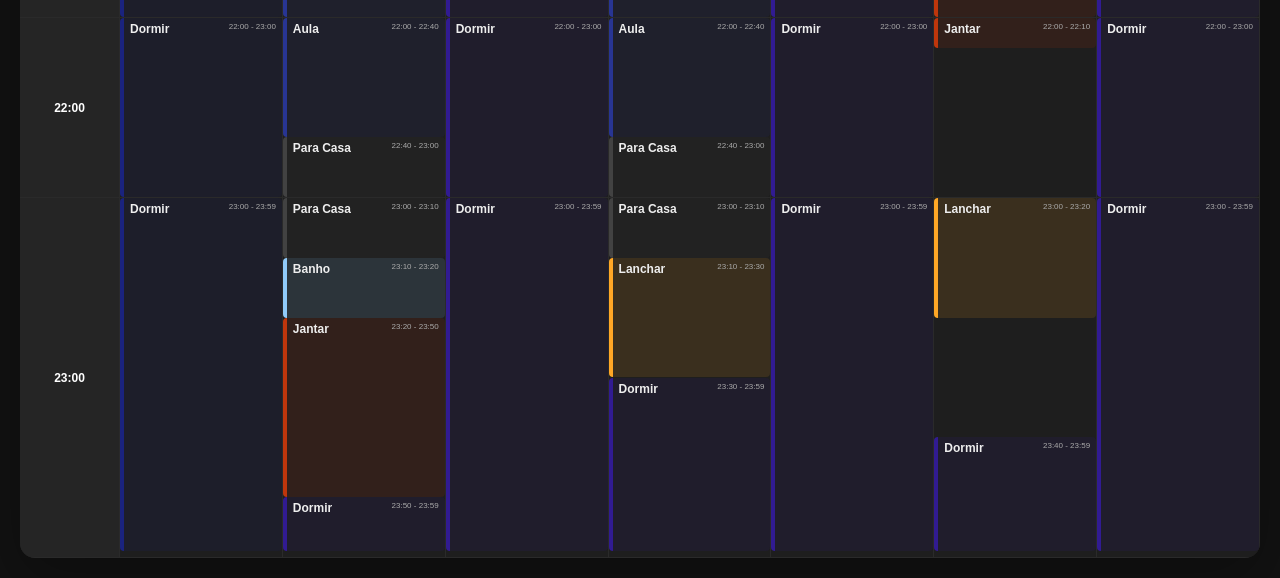
==== commit 1478f122: "atualizando informações" ====
--- a/index.html
+++ b/index.html
@@ -11,6 +11,7 @@
         <header>
             <h1>Organizador Semanal</h1>
             <div class="controls">
+                <button id="btnAjuda" class="btn-ajuda">Como usar</button>
                 <button id="btnAdicionar" class="btn-primary">+ Nova Atividade</button>
                 <button id="btnLimpar" class="btn-secondary">Limpar Tudo</button>
             </div>
@@ -30,8 +31,6 @@
         <div id="gradeHorarios" class="grade-horarios"></div>
     </div>
 
-
-    
     <!-- Modal para adicionar/editar atividade -->
     <div id="modal" class="modal">
         <div class="modal-content">
@@ -79,7 +78,65 @@
         </div>
     </div>
 
-    <script src="tasks.js"></script>
+    <!-- Modal de Ajuda -->
+    <div id="modalAjuda" class="modal">
+        <div class="modal-content modal-ajuda">
+            <a class="fechar-ajuda">&times;</a>
+            <h2>Como usar o Organizador Semanal</h2>
+            
+            <div class="ajuda-conteudo">
+                <div class="ajuda-secao">
+                    <h3>Adicionar Atividades</h3>
+                    <p>Clique no botão <strong>"+ Nova Atividade"</strong> para abrir o formulário de criação.</p>
+                    <ul>
+                        <li><strong>Nome:</strong> Digite o nome da atividade</li>
+                        <li><strong>Dia:</strong> Selecione o dia da semana</li>
+                        <li><strong>Horário:</strong> Defina o horário de início e término</li>
+                        <li><strong>Cor:</strong> Escolha uma cor para identificar a atividade</li>
+                    </ul>
+                </div>
+
+                <div class="ajuda-secao">
+                    <h3>Editar Atividades</h3>
+                    <p>Passe o mouse sobre qualquer atividade e clique no ícone <strong>✎</strong> para editar.</p>
+                    <p>Você pode alterar nome, horário, dia e cor da atividade.</p>
+                </div>
+
+                <div class="ajuda-secao">
+                    <h3>Remover Atividades</h3>
+                    <p>Passe o mouse sobre a atividade e clique no ícone <strong>×</strong> para remover.</p>
+                    <p>Use o botão <strong>"Limpar Tudo"</strong> para remover todas as atividades de uma vez.</p>
+                </div>
+
+                <div class="ajuda-secao">
+                    <h3>Visualização</h3>
+                    <ul>
+                        <li>Cada atividade tem sua cor personalizada para fácil identificação</li>
+                    </ul>
+                </div>
+
+                <div class="ajuda-secao">
+                    <h3>Salvamento Automático</h3>
+                    <p>Todas as suas atividades são salvas automaticamente no navegador. Você pode fechar a página e suas atividades continuarão aqui quando voltar!</p>
+                </div>
+
+                <div class="ajuda-secao">
+                    <h3>Horários Flexíveis</h3>
+                    <p>Você pode criar atividades em qualquer horário, com minutos específicos (ex: 12:30, 14:15). O sistema distribui automaticamente pelas células de hora em hora, mostrando os intervalos parciais.</p>
+                </div>
+
+                <div class="ajuda-dica">
+                    <strong>Dica:</strong> Use cores diferentes para categorizar suas atividades (trabalho, estudo, lazer, etc.) e organize melhor sua semana!
+                </div>
+            </div>
+            
+            <div class="form-actions">
+                <button type="button" id="btnFecharAjuda" class="btn-primary">Voltar</button>
+            </div>
+        </div>
+    </div>
+
+    <script src="config.js"></script>
     <script src="script.js"></script>
 </body>
 </html>
--- a/style.css
+++ b/style.css
@@ -14,7 +14,7 @@
 .container {
     max-width: 1400px;
     margin: 0 auto;
-    background: #1e1e1e; /* Cinza escuro elevado */
+    background: #1e1e1e;
     border-radius: 15px;
     box-shadow: 0 20px 60px rgba(0,0,0,0.3);
     overflow: hidden;
@@ -57,7 +57,7 @@
 }
 
 .btn-primary {
-    background: #ffffff; /* Branco para destaque máximo no monocromático */
+    background: #ffffff;
     color: #121212;
 }
 
@@ -67,8 +67,8 @@
 }
 
 .btn-danger {
-    background: #444; /* Mantendo monocromático, apenas mais escuro */
-    color: #ff5555; /* Um toque sutil de cor para erro, ou use #888 para 100% mono */
+    background: #444;
+    color: #ff5555;
     padding: 4px 8px;
     font-size: 12px;
     border: 1px solid #555;
@@ -81,6 +81,18 @@
     font-size: 12px;
     margin-right: 5px;
     border: 1px solid #555;
+}
+
+.btn-ajuda {
+    background: #ff6b6b;
+    color: white;
+    font-size: 16px;
+    padding: 10px 20px;
+}
+
+.btn-ajuda:hover {
+    background: #ff5252;
+    transform: translateY(-2px);
 }
 
 .semana-grid {
@@ -97,7 +109,6 @@
     border-right: 1px solid #333;
     color: white;
     text-transform: uppercase;
-
 }
 
 .dia-header {
@@ -109,49 +120,56 @@
     display: grid;
     grid-template-columns: 100px repeat(7, 1fr);
     background: #1e1e1e;
-}
-
-.horario-linha {
-    display: contents;
+    /* grid-template-rows será definido dinamicamente via JavaScript */
 }
 
 .horario-label {
-    padding: 15px;
+    display: flex;
+    align-items: center;
+    justify-content: center;
+    padding: 4px;
     text-align: center;
-    border-bottom: 1px solid #e9ecef;
-    border-right: 1px solid #e9ecef;
+    border-bottom: 1px solid #2a2a2a;
+    border-right: 1px solid #2a2a2a;
     background: #252525;
     font-size: 12px;
     font-weight: bold;
     color: #ffffff;
+    /* altura será definida pelo grid */
 }
 
 .celula {
-    min-height: 50px;
-    padding: 8px;
+    position: relative;
+    padding: 0;
     border-bottom: 1px solid #2a2a2a;
     border-right: 1px solid #2a2a2a;
-    position: relative;
     background: #1e1e1e;
+    overflow: hidden;
+    /* altura será definida pelo grid */
 }
 
 .atividade {
-    background: #333333;
-    border-left: 4px solid #ffffff;
-    border-radius: 6px;
-    padding: 8px 10px;
-    margin-bottom: 8px;
-    font-size: 12px;
+    display: flex;
+    flex-direction: row;
+    justify-content: space-between;
+    position: absolute;
+    left: 0;
+    width: 100%;
+    box-sizing: border-box;
+    padding: 4px 6px;
+    border-radius: 4px;
+    font-size: 11px;
+    overflow-y: auto;
     cursor: pointer;
     transition: transform 0.2s, box-shadow 0.2s;
-    position: relative;
-    word-wrap: break-word;
+    background-color: rgba(51, 51, 51, 0.8);
+    border-left: 4px solid;
     color: #eee;
-
+    z-index: 2;
 }
 
 .atividade:hover {
-    background: #444;
+    background: rgba(68, 68, 68, 0.9);
     transform: translateX(2px);
     box-shadow: 0 2px 8px rgba(0,0,0,0.1);
 }
@@ -163,16 +181,17 @@
 }
 
 .atividade-horario {
-    font-size: 10px;
+    font-size: 8px;
     color: #aaa;
 }
 
 .atividade-acoes {
     position: absolute;
-    top: 4px;
+    top: 2px;
     right: 4px;
     display: none;
     gap: 4px;
+    z-index: 3;
 }
 
 .atividade:hover .atividade-acoes {
@@ -224,6 +243,22 @@
     margin-top: 15px;
 }
 
+.fechar-ajuda {
+    color: black;
+    font-weight: bold;
+    margin-left: 92%;
+    background: #ffffff;
+    padding: 4px;
+    height: fit-content;
+    width: fit-content;
+    border: solid 1px rgb(0, 0, 0);
+    display: flex;
+    justify-content: center;
+    align-items: center;
+    border-radius: 4px;
+    cursor: pointer;
+}
+
 .fechar:hover {
     color: #888;
 }
@@ -247,7 +282,6 @@
     border-radius: 8px;
     font-size: 14px;
     transition: border-color 0.3s;
-    
 }
 
 .form-group input:focus, .form-group select:focus {
@@ -260,6 +294,80 @@
     display: flex;
     gap: 10px;
     justify-content: flex-end;
+}
+
+.modal-ajuda {
+    max-width: 600px;
+}
+
+.ajuda-conteudo {
+    max-height: 60vh;
+    overflow-y: auto;
+    padding: 0 20px;
+}
+
+.ajuda-secao {
+    margin-bottom: 25px;
+    padding-bottom: 15px;
+    border-bottom: 1px solid #e9ecef;
+}
+
+.ajuda-secao:last-child {
+    border-bottom: none;
+}
+
+.ajuda-secao h3 {
+    color: #667eea;
+    margin-bottom: 10px;
+    font-size: 1.1rem;
+}
+
+.ajuda-secao p {
+    margin-bottom: 10px;
+    line-height: 1.5;
+    color: #ffffff;
+}
+
+.ajuda-secao ul {
+    margin-left: 20px;
+    margin-top: 8px;
+}
+
+.ajuda-secao li {
+    margin-bottom: 5px;
+    line-height: 1.4;
+    color: #ffffff;
+}
+
+.ajuda-dica {
+    background: linear-gradient(135deg, #667eea20 0%, #764ba220 100%);
+    padding: 15px;
+    border-radius: 8px;
+    margin: 20px 0;
+    border-left: 4px solid #667eea;
+}
+
+.ajuda-dica strong {
+    color: #667eea;
+}
+
+/* Scroll personalizado */
+.ajuda-conteudo::-webkit-scrollbar {
+    width: 6px;
+}
+
+.ajuda-conteudo::-webkit-scrollbar-track {
+    background: #f1f1f1;
+    border-radius: 3px;
+}
+
+.ajuda-conteudo::-webkit-scrollbar-thumb {
+    background: #888;
+    border-radius: 3px;
+}
+
+.ajuda-conteudo::-webkit-scrollbar-thumb:hover {
+    background: #555;
 }
 
 /* Animações */
@@ -279,7 +387,7 @@
     }
 }
 
-/* Scrollbar personalizada */
+/* Scrollbar geral */
 ::-webkit-scrollbar {
     width: 8px;
     height: 8px;
@@ -304,12 +412,17 @@
         font-size: 12px;
     }
     
-    .horario-label, .celula {
-        min-height: 60px;
+    .atividade {
+        font-size: 9px;
+        padding: 2px 4px;
     }
     
-    .atividade {
+    .atividade-nome {
         font-size: 10px;
+    }
+    
+    .atividade-horario {
+        font-size: 8px;
     }
     
     header h1 {
